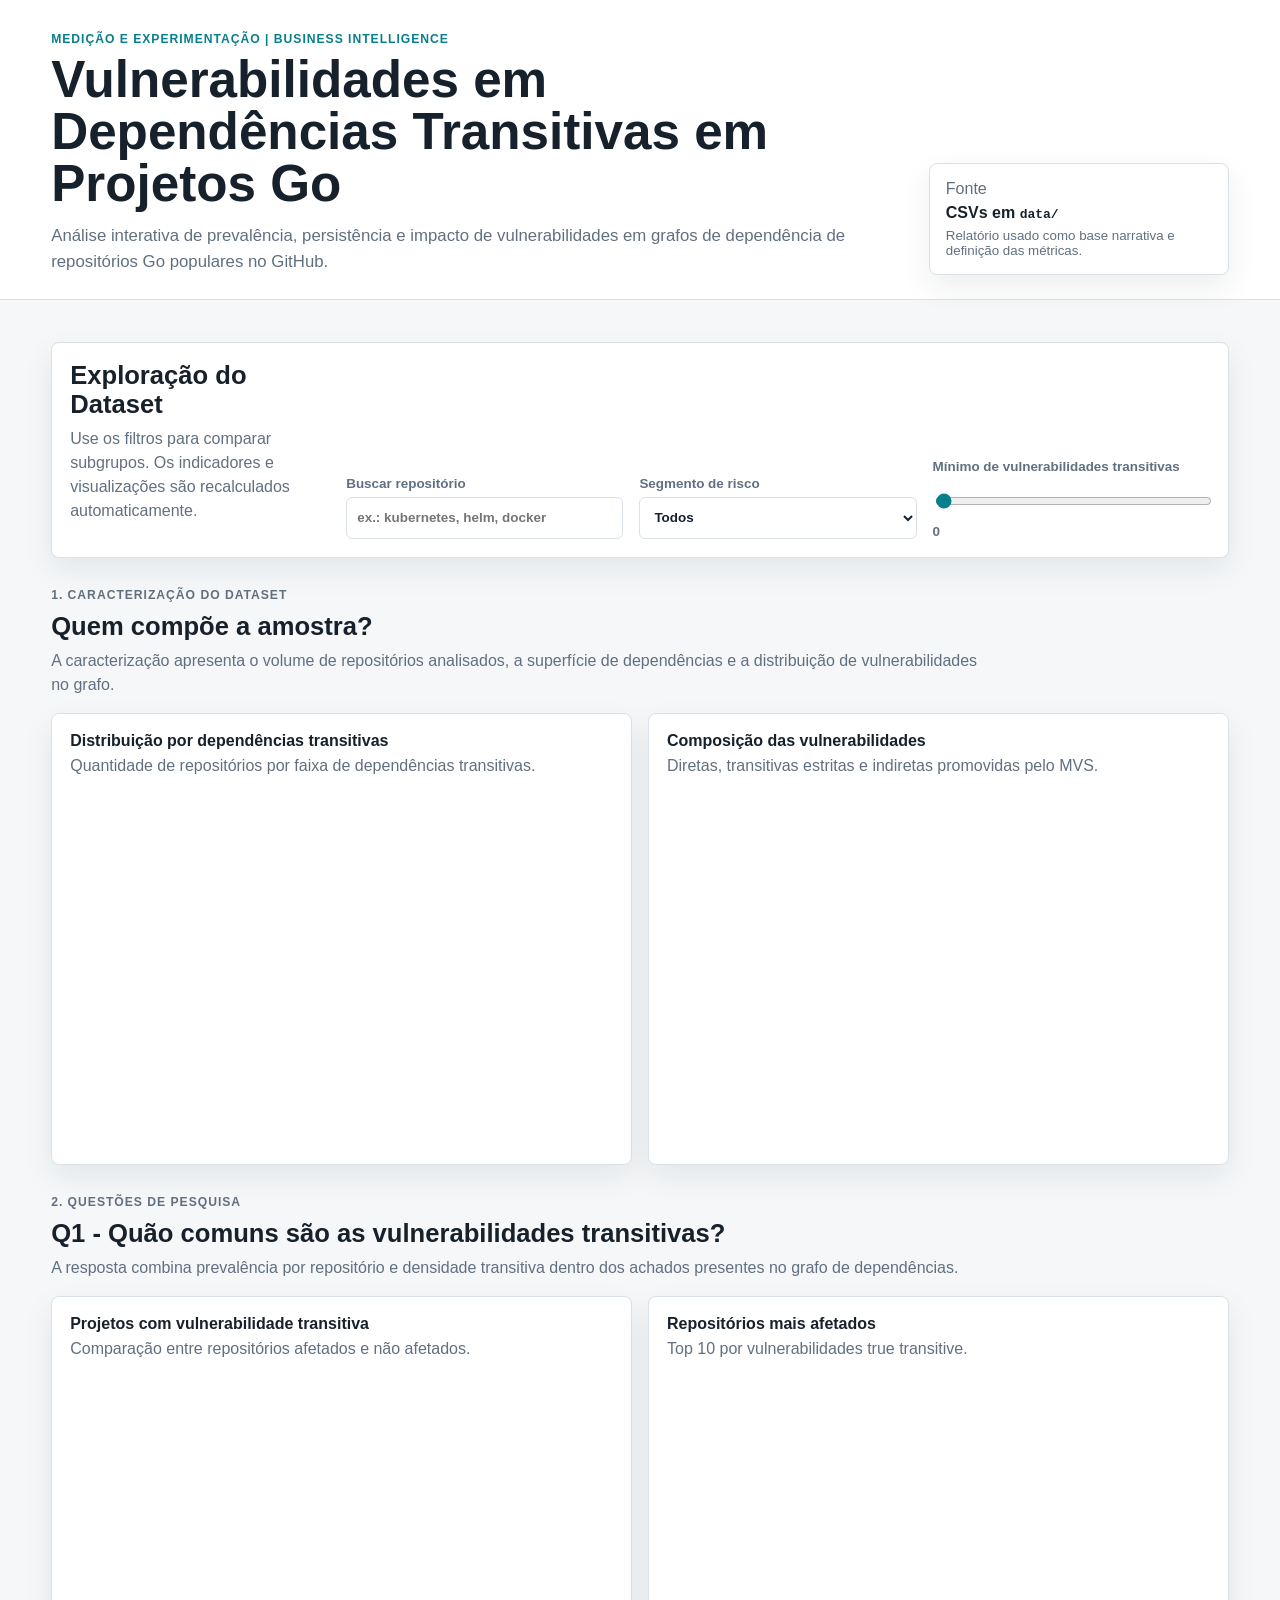
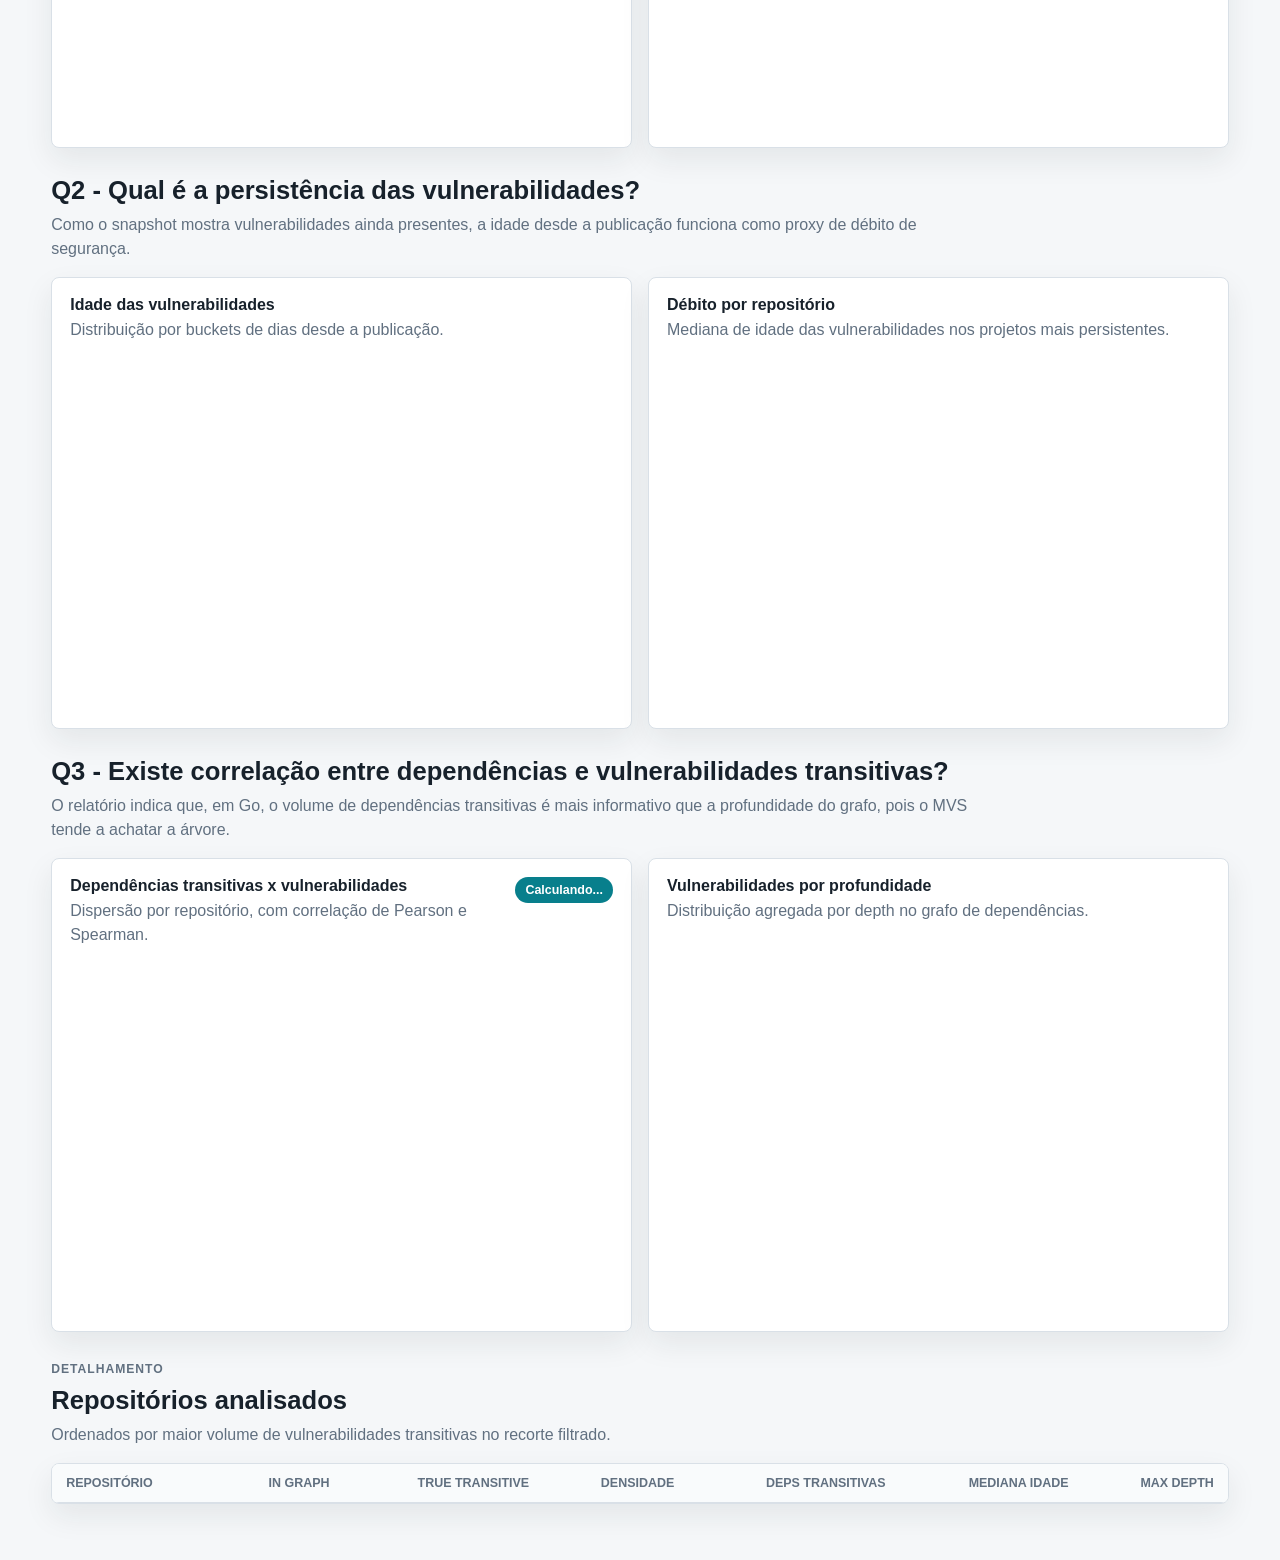
==== dashboard/index.html @ 59bc80a4 "Organização de arquivos" ====
<!doctype html>
<html lang="pt-BR">
  <head>
    <meta charset="utf-8" />
    <meta name="viewport" content="width=device-width, initial-scale=1" />
    <title>Dashboard BI | Vulnerabilidades Transitivas em Go</title>
    <link rel="stylesheet" href="styles.css" />
  </head>
  <body>
    <header class="topbar">
      <div>
        <p class="eyebrow">Medição e Experimentação | Business Intelligence</p>
        <h1>Vulnerabilidades em Dependências Transitivas em Projetos Go</h1>
        <p class="lead">
          Análise interativa de prevalência, persistência e impacto de vulnerabilidades
          em grafos de dependência de repositórios Go populares no GitHub.
        </p>
      </div>
      <div class="source-box">
        <span>Fonte</span>
        <strong>CSVs em <code>data/</code></strong>
        <small>Relatório usado como base narrativa e definição das métricas.</small>
      </div>
    </header>

    <main>
      <section class="kpi-grid" id="kpis" aria-label="Indicadores principais"></section>

      <section class="panel filters" aria-label="Filtros do dashboard">
        <div>
          <h2>Exploração do Dataset</h2>
          <p>
            Use os filtros para comparar subgrupos. Os indicadores e visualizações são
            recalculados automaticamente.
          </p>
        </div>
        <label>
          Buscar repositório
          <input id="repoSearch" type="search" placeholder="ex.: kubernetes, helm, docker" />
        </label>
        <label>
          Segmento de risco
          <select id="riskFilter">
            <option value="all">Todos</option>
            <option value="high">Alta densidade transitiva (>= 50%)</option>
            <option value="medium">Densidade moderada (20% a 49%)</option>
            <option value="low">Baixa densidade (&lt; 20%)</option>
            <option value="none">Sem vulnerabilidade transitiva</option>
          </select>
        </label>
        <label>
          Mínimo de vulnerabilidades transitivas
          <input id="minTransitive" type="range" min="0" max="250" value="0" />
          <span id="minTransitiveLabel">0</span>
        </label>
      </section>

      <section class="section-band">
        <div class="section-heading">
          <p class="eyebrow">1. Caracterização do Dataset</p>
          <h2>Quem compõe a amostra?</h2>
          <p>
            A caracterização apresenta o volume de repositórios analisados, a superfície
            de dependências e a distribuição de vulnerabilidades no grafo.
          </p>
        </div>
        <div class="grid two">
          <article class="panel">
            <div class="chart-head">
              <div>
                <h3>Distribuição por dependências transitivas</h3>
                <p>Quantidade de repositórios por faixa de dependências transitivas.</p>
              </div>
            </div>
            <div id="depsHistogram" class="chart"></div>
          </article>
          <article class="panel">
            <div class="chart-head">
              <div>
                <h3>Composição das vulnerabilidades</h3>
                <p>Diretas, transitivas estritas e indiretas promovidas pelo MVS.</p>
              </div>
            </div>
            <div id="compositionChart" class="chart compact"></div>
          </article>
        </div>
      </section>

      <section class="section-band">
        <div class="section-heading">
          <p class="eyebrow">2. Questões de Pesquisa</p>
          <h2>Q1 - Quão comuns são as vulnerabilidades transitivas?</h2>
          <p>
            A resposta combina prevalência por repositório e densidade transitiva dentro
            dos achados presentes no grafo de dependências.
          </p>
        </div>
        <div class="grid two">
          <article class="panel">
            <div class="chart-head">
              <div>
                <h3>Projetos com vulnerabilidade transitiva</h3>
                <p>Comparação entre repositórios afetados e não afetados.</p>
              </div>
            </div>
            <div id="prevalenceChart" class="chart compact"></div>
          </article>
          <article class="panel">
            <div class="chart-head">
              <div>
                <h3>Repositórios mais afetados</h3>
                <p>Top 10 por vulnerabilidades true transitive.</p>
              </div>
            </div>
            <div id="topReposChart" class="chart"></div>
          </article>
        </div>
      </section>

      <section class="section-band">
        <div class="section-heading">
          <h2>Q2 - Qual é a persistência das vulnerabilidades?</h2>
          <p>
            Como o snapshot mostra vulnerabilidades ainda presentes, a idade desde a
            publicação funciona como proxy de débito de segurança.
          </p>
        </div>
        <div class="grid two">
          <article class="panel">
            <div class="chart-head">
              <div>
                <h3>Idade das vulnerabilidades</h3>
                <p>Distribuição por buckets de dias desde a publicação.</p>
              </div>
            </div>
            <div id="ageBucketsChart" class="chart"></div>
          </article>
          <article class="panel">
            <div class="chart-head">
              <div>
                <h3>Débito por repositório</h3>
                <p>Mediana de idade das vulnerabilidades nos projetos mais persistentes.</p>
              </div>
            </div>
            <div id="debtReposChart" class="chart"></div>
          </article>
        </div>
      </section>

      <section class="section-band">
        <div class="section-heading">
          <h2>Q3 - Existe correlação entre dependências e vulnerabilidades transitivas?</h2>
          <p>
            O relatório indica que, em Go, o volume de dependências transitivas é mais
            informativo que a profundidade do grafo, pois o MVS tende a achatar a árvore.
          </p>
        </div>
        <div class="grid two">
          <article class="panel">
            <div class="chart-head">
              <div>
                <h3>Dependências transitivas x vulnerabilidades</h3>
                <p>Dispersão por repositório, com correlação de Pearson e Spearman.</p>
              </div>
              <strong id="corrBadge" class="badge">Calculando...</strong>
            </div>
            <div id="scatterChart" class="chart"></div>
          </article>
          <article class="panel">
            <div class="chart-head">
              <div>
                <h3>Vulnerabilidades por profundidade</h3>
                <p>Distribuição agregada por depth no grafo de dependências.</p>
              </div>
            </div>
            <div id="depthChart" class="chart"></div>
          </article>
        </div>
      </section>

      <section class="section-band">
        <div class="section-heading">
          <p class="eyebrow">Detalhamento</p>
          <h2>Repositórios analisados</h2>
          <p>Ordenados por maior volume de vulnerabilidades transitivas no recorte filtrado.</p>
        </div>
        <div class="panel table-panel">
          <table>
            <thead>
              <tr>
                <th>Repositório</th>
                <th>In graph</th>
                <th>True transitive</th>
                <th>Densidade</th>
                <th>Deps transitivas</th>
                <th>Mediana idade</th>
                <th>Max depth</th>
              </tr>
            </thead>
            <tbody id="repoTable"></tbody>
          </table>
        </div>
      </section>
    </main>

    <div id="tooltip" role="status" aria-live="polite"></div>
    <script src="app.js"></script>
  </body>
</html>
---- dashboard/styles.css ----
:root {
  --bg: #f5f7f9;
  --ink: #17212b;
  --muted: #617080;
  --panel: #ffffff;
  --line: #d9e0e7;
  --blue: #2962a8;
  --teal: #087f8c;
  --red: #c4473c;
  --amber: #c47a19;
  --green: #2f7d46;
  --violet: #6d5794;
  --shadow: 0 12px 30px rgba(23, 33, 43, 0.08);
}

* {
  box-sizing: border-box;
}

body {
  margin: 0;
  background: var(--bg);
  color: var(--ink);
  font-family: Inter, "Segoe UI", Arial, sans-serif;
}

.topbar {
  display: grid;
  grid-template-columns: minmax(0, 1fr) 300px;
  gap: 24px;
  align-items: end;
  padding: 32px clamp(18px, 4vw, 56px) 24px;
  background: #ffffff;
  border-bottom: 1px solid var(--line);
}

.eyebrow {
  margin: 0 0 8px;
  color: var(--teal);
  font-size: 0.76rem;
  font-weight: 800;
  letter-spacing: 0.08em;
  text-transform: uppercase;
}

h1,
h2,
h3,
p {
  margin-top: 0;
}

h1 {
  max-width: 980px;
  margin-bottom: 12px;
  font-size: clamp(2rem, 4vw, 4.25rem);
  line-height: 1.02;
  letter-spacing: 0;
}

h2 {
  margin-bottom: 8px;
  font-size: clamp(1.45rem, 2vw, 2.15rem);
}

h3 {
  margin-bottom: 4px;
  font-size: 1rem;
}

.lead {
  max-width: 860px;
  margin-bottom: 0;
  color: var(--muted);
  font-size: 1.05rem;
  line-height: 1.55;
}

.source-box,
.panel {
  background: var(--panel);
  border: 1px solid var(--line);
  border-radius: 8px;
  box-shadow: var(--shadow);
}

.source-box {
  padding: 16px;
}

.source-box span,
.source-box small {
  display: block;
  color: var(--muted);
}

.source-box strong {
  display: block;
  margin: 6px 0;
}

main {
  padding: 24px clamp(18px, 4vw, 56px) 56px;
}

.kpi-grid {
  display: grid;
  grid-template-columns: repeat(5, minmax(160px, 1fr));
  gap: 14px;
  margin-bottom: 18px;
}

.kpi {
  min-height: 132px;
  padding: 18px;
  background: #ffffff;
  border: 1px solid var(--line);
  border-left: 5px solid var(--blue);
  border-radius: 8px;
  box-shadow: var(--shadow);
}

.kpi:nth-child(2) {
  border-left-color: var(--red);
}

.kpi:nth-child(3) {
  border-left-color: var(--teal);
}

.kpi:nth-child(4) {
  border-left-color: var(--amber);
}

.kpi:nth-child(5) {
  border-left-color: var(--violet);
}

.kpi span {
  color: var(--muted);
  font-size: 0.82rem;
  font-weight: 700;
  text-transform: uppercase;
}

.kpi strong {
  display: block;
  margin: 10px 0 6px;
  font-size: clamp(1.7rem, 3vw, 2.65rem);
  line-height: 1;
}

.kpi small {
  color: var(--muted);
  line-height: 1.35;
}

.filters {
  display: grid;
  grid-template-columns: minmax(260px, 1fr) minmax(220px, 300px) minmax(220px, 300px) minmax(220px, 320px);
  gap: 16px;
  align-items: end;
  margin-bottom: 26px;
  padding: 18px;
}

label {
  color: var(--muted);
  font-size: 0.84rem;
  font-weight: 700;
}

input,
select {
  display: block;
  width: 100%;
  min-height: 42px;
  margin-top: 6px;
  padding: 8px 10px;
  color: var(--ink);
  background: #fff;
  border: 1px solid var(--line);
  border-radius: 6px;
  font: inherit;
}

input[type="range"] {
  padding: 0;
  accent-color: var(--teal);
}

.section-band {
  margin-top: 28px;
}

.section-heading {
  max-width: 930px;
  margin-bottom: 14px;
}

.section-heading p,
.chart-head p,
.filters p {
  color: var(--muted);
  line-height: 1.5;
}

.grid {
  display: grid;
  gap: 16px;
}

.grid.two {
  grid-template-columns: repeat(2, minmax(0, 1fr));
}

.panel {
  min-width: 0;
  padding: 18px;
}

.chart-head {
  display: flex;
  gap: 12px;
  align-items: start;
  justify-content: space-between;
  min-height: 64px;
}

.badge {
  white-space: nowrap;
  padding: 6px 10px;
  color: #ffffff;
  background: var(--teal);
  border-radius: 999px;
  font-size: 0.78rem;
}

.chart {
  position: relative;
  width: 100%;
  min-height: 350px;
}

.chart.compact {
  min-height: 280px;
}

svg {
  display: block;
  width: 100%;
  height: 100%;
  min-height: inherit;
  overflow: visible;
}

.axis text,
.legend,
.slice-label {
  fill: var(--muted);
  font-size: 12px;
}

.axis line,
.axis path,
.grid-line {
  stroke: var(--line);
}

.bar {
  rx: 3;
  transition: opacity 160ms ease, transform 160ms ease;
}

.bar:hover,
.dot:hover {
  opacity: 0.78;
}

.dot {
  cursor: pointer;
}

.table-panel {
  overflow-x: auto;
  padding: 0;
}

table {
  width: 100%;
  border-collapse: collapse;
  min-width: 840px;
}

th,
td {
  padding: 12px 14px;
  border-bottom: 1px solid var(--line);
  text-align: right;
  white-space: nowrap;
}

th:first-child,
td:first-child {
  text-align: left;
}

th {
  color: var(--muted);
  background: #f9fbfc;
  font-size: 0.78rem;
  text-transform: uppercase;
}

td {
  font-size: 0.92rem;
}

#tooltip {
  position: fixed;
  z-index: 10;
  max-width: 280px;
  padding: 10px 12px;
  color: #ffffff;
  background: rgba(23, 33, 43, 0.95);
  border-radius: 6px;
  box-shadow: var(--shadow);
  font-size: 0.84rem;
  line-height: 1.35;
  pointer-events: none;
  opacity: 0;
  transform: translate(-50%, calc(-100% - 10px));
}

.loading,
.empty {
  display: grid;
  min-height: 200px;
  place-items: center;
  color: var(--muted);
  border: 1px dashed var(--line);
  border-radius: 8px;
}

@media (max-width: 1100px) {
  .topbar,
  .filters,
  .grid.two,
  .kpi-grid {
    grid-template-columns: 1fr 1fr;
  }

  .filters > div {
    grid-column: 1 / -1;
  }
}

@media (max-width: 720px) {
  .topbar,
  .filters,
  .grid.two,
  .kpi-grid {
    grid-template-columns: 1fr;
  }

  h1 {
    font-size: 2.2rem;
  }

  .chart-head {
    display: block;
  }

  .badge {
    display: inline-block;
    margin-top: 8px;
  }
}
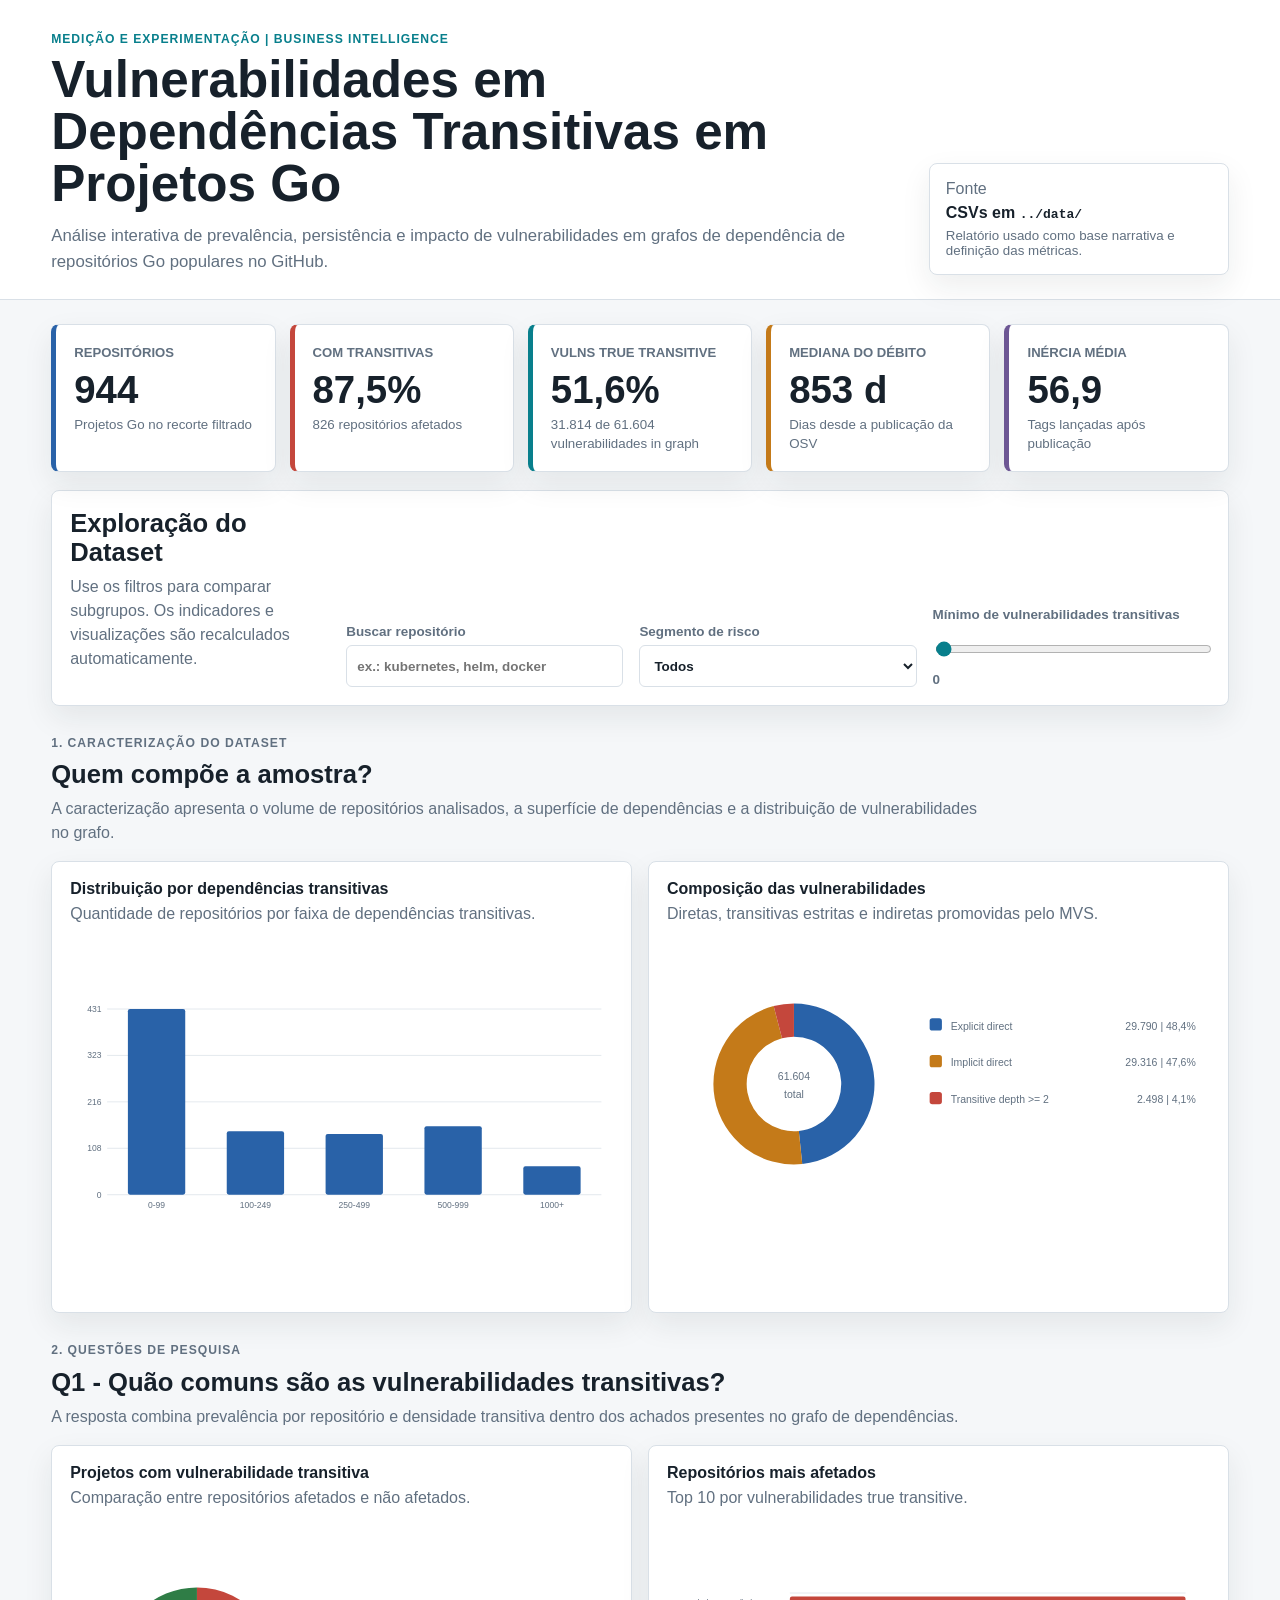
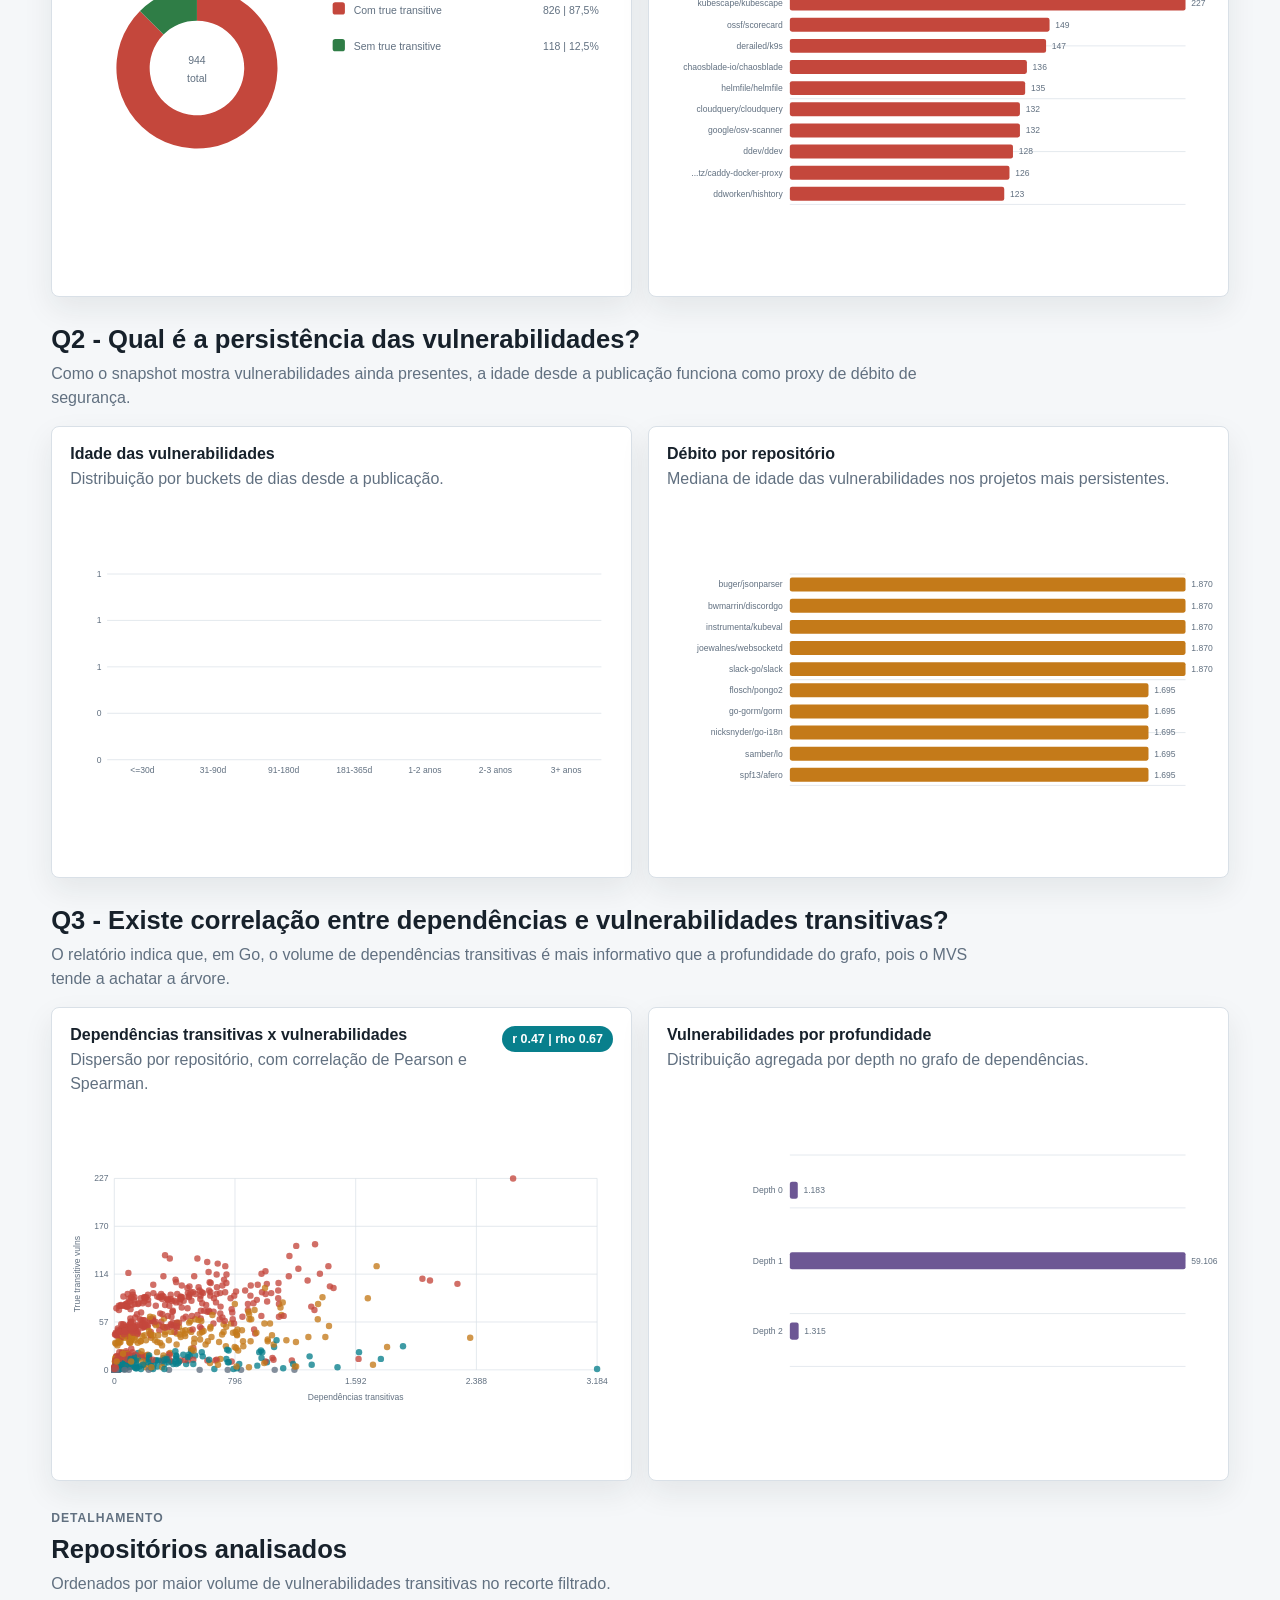
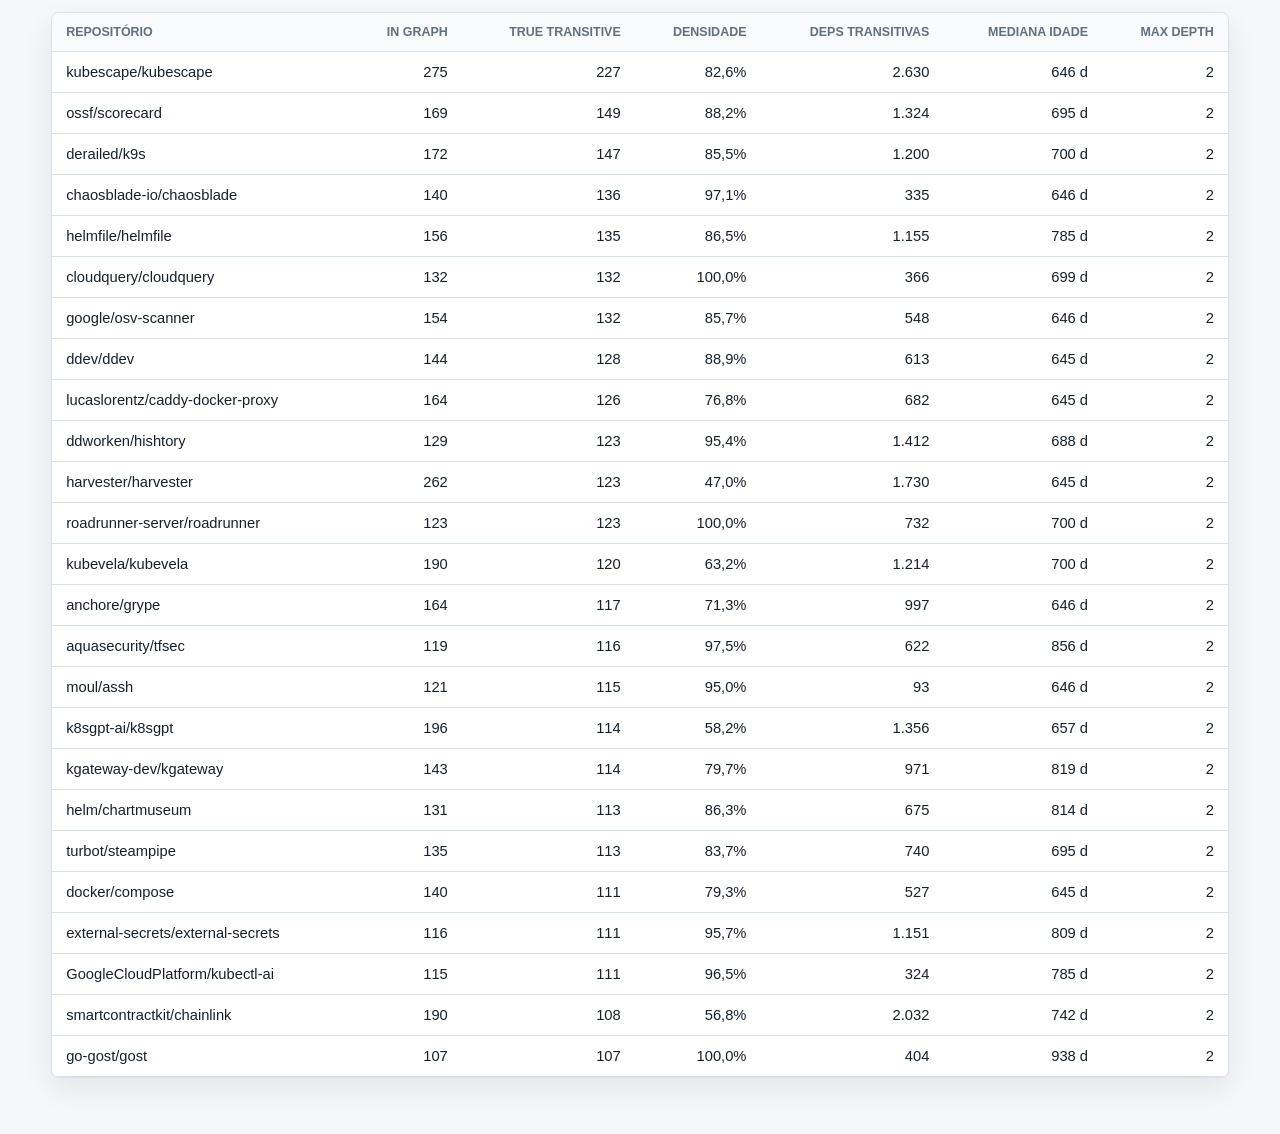
==== commit 50af28c0: "Organização de arquivos" ====
--- a/dashboard/index.html
+++ b/dashboard/index.html
@@ -18,7 +18,7 @@
       </div>
       <div class="source-box">
         <span>Fonte</span>
-        <strong>CSVs em <code>data/</code></strong>
+        <strong>CSVs em <code>../data/</code></strong>
         <small>Relatório usado como base narrativa e definição das métricas.</small>
       </div>
     </header>
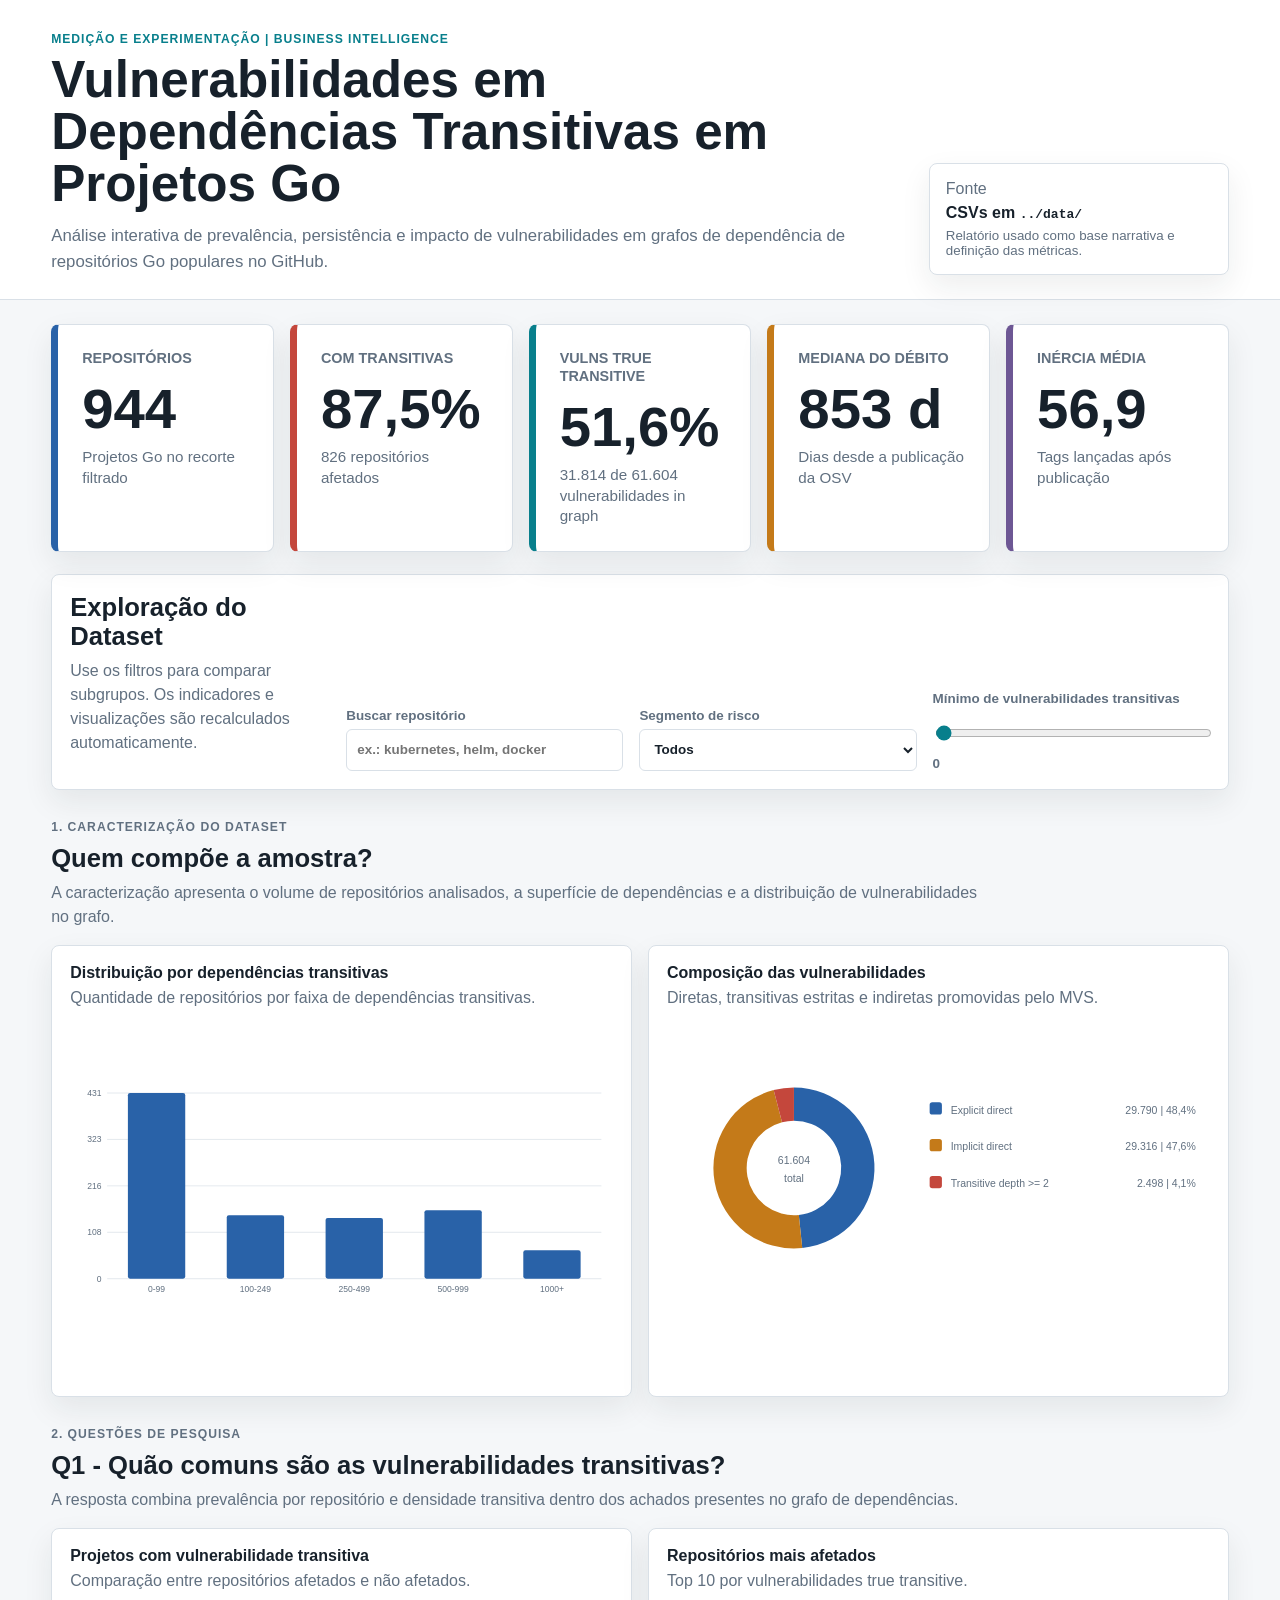
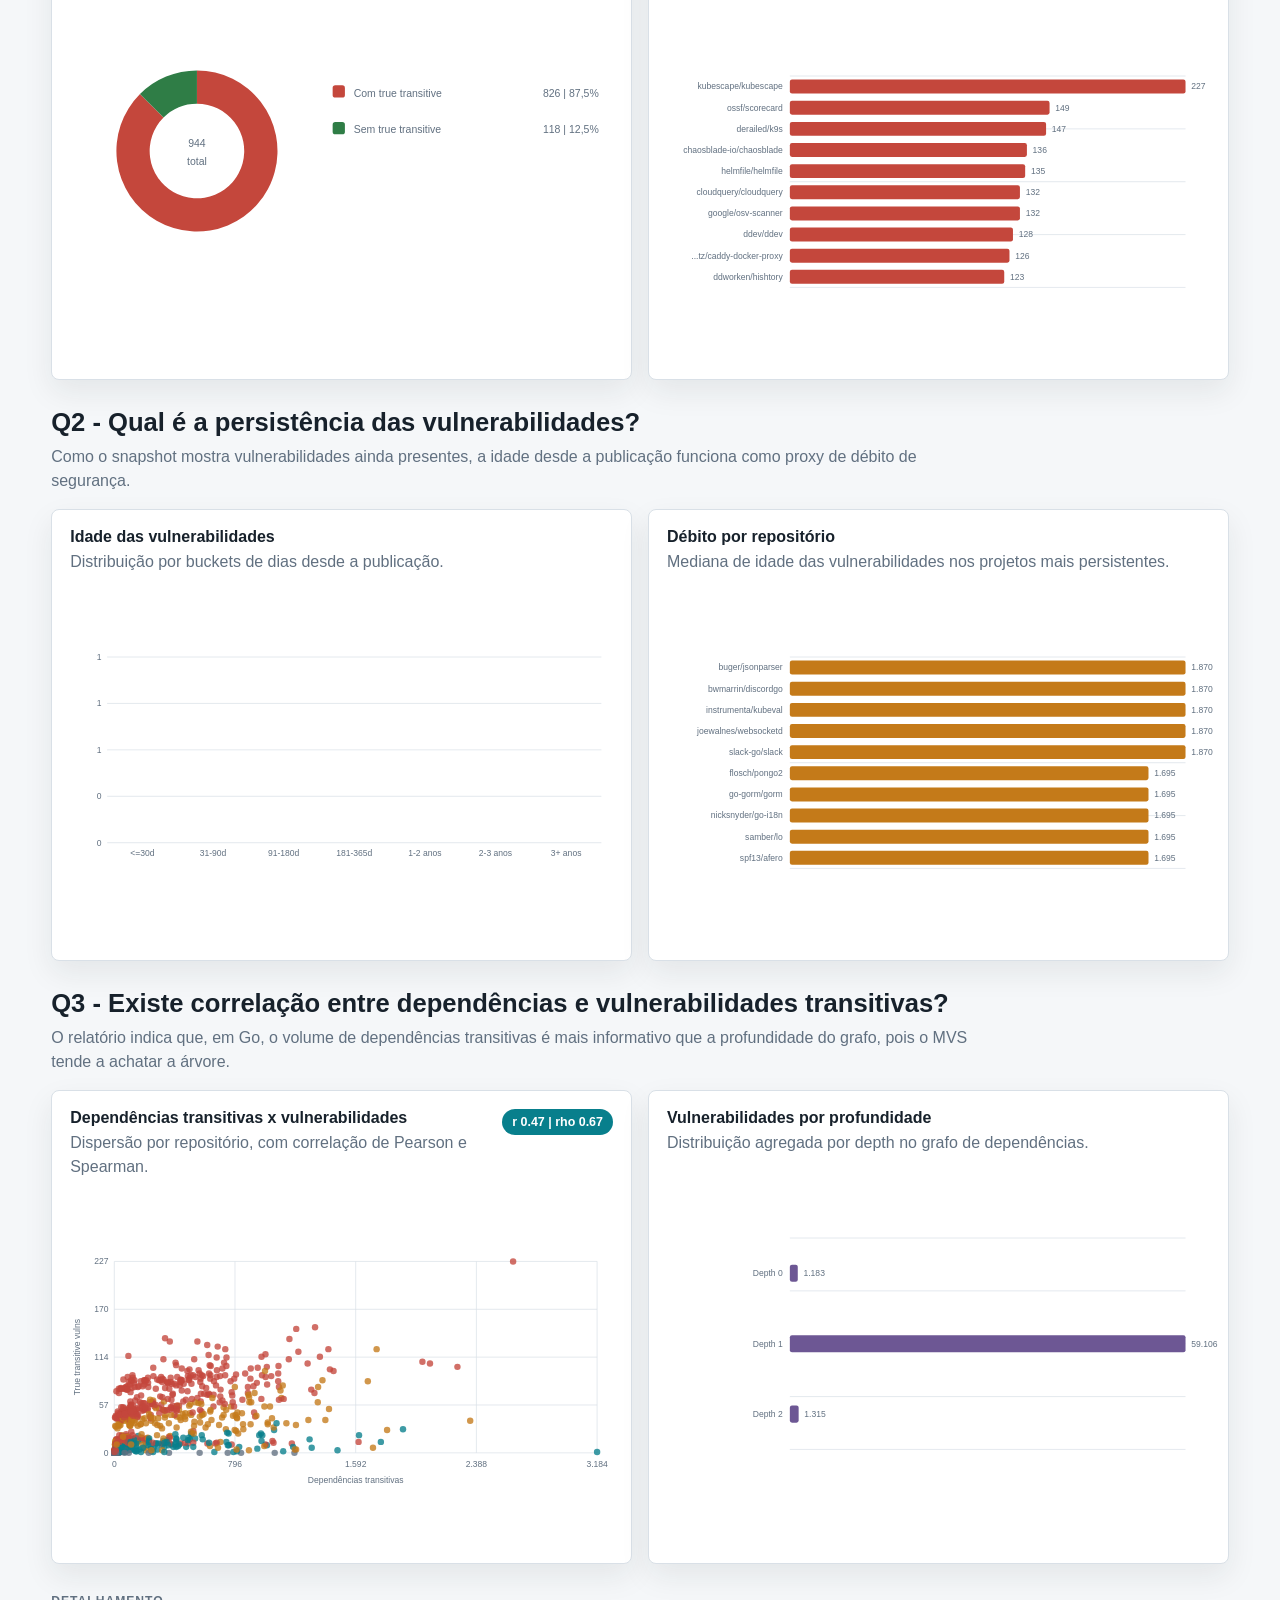
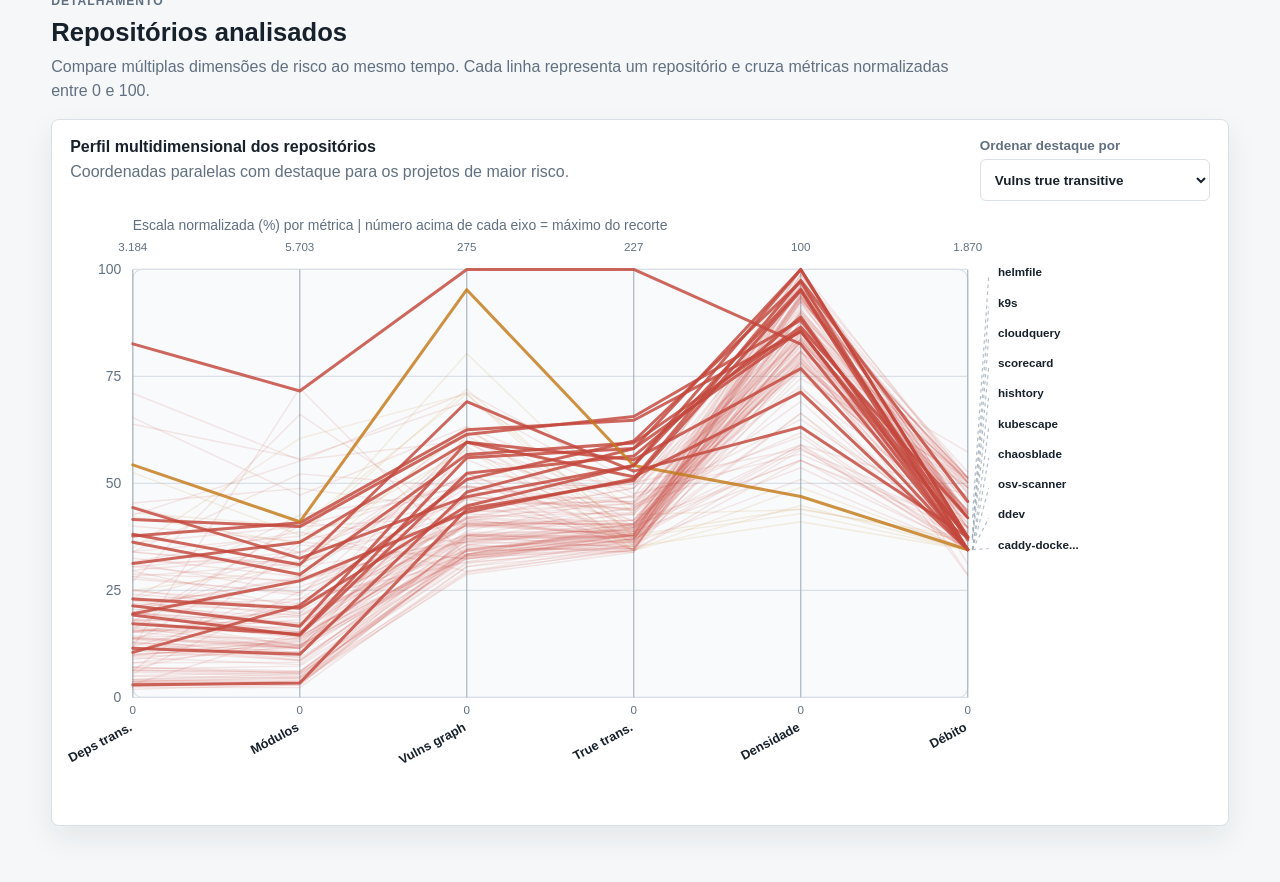
==== commit 96badd29: "Alteração de tabela de repositorios" ====
--- a/dashboard/index.html
+++ b/dashboard/index.html
@@ -182,24 +182,31 @@
         <div class="section-heading">
           <p class="eyebrow">Detalhamento</p>
           <h2>Repositórios analisados</h2>
-          <p>Ordenados por maior volume de vulnerabilidades transitivas no recorte filtrado.</p>
-        </div>
-        <div class="panel table-panel">
-          <table>
-            <thead>
-              <tr>
-                <th>Repositório</th>
-                <th>In graph</th>
-                <th>True transitive</th>
-                <th>Densidade</th>
-                <th>Deps transitivas</th>
-                <th>Mediana idade</th>
-                <th>Max depth</th>
-              </tr>
-            </thead>
-            <tbody id="repoTable"></tbody>
-          </table>
-        </div>
+          <p>
+            Compare múltiplas dimensões de risco ao mesmo tempo. Cada linha representa
+            um repositório e cruza métricas normalizadas entre 0 e 100.
+          </p>
+        </div>
+        <article class="panel">
+          <div class="chart-head">
+            <div>
+              <h3>Perfil multidimensional dos repositórios</h3>
+              <p>Coordenadas paralelas com destaque para os projetos de maior risco.</p>
+            </div>
+            <div class="control-row">
+              <label class="inline-control">
+                Ordenar destaque por
+                <select id="multidimSort">
+                  <option value="true_transitive">Vulns true transitive</option>
+                  <option value="transitive_density_strict_pct">Densidade transitiva</option>
+                  <option value="deps_transitive">Deps transitivas</option>
+                  <option value="median_vuln_age_days">Mediana do débito</option>
+                </select>
+              </label>
+            </div>
+          </div>
+          <div id="repoMultidimChart" class="chart multidim-chart"></div>
+        </article>
       </section>
     </main>
 
--- a/dashboard/styles.css
+++ b/dashboard/styles.css
@@ -105,17 +105,17 @@
 
 .kpi-grid {
   display: grid;
-  grid-template-columns: repeat(5, minmax(160px, 1fr));
-  gap: 14px;
-  margin-bottom: 18px;
+  grid-template-columns: repeat(5, minmax(190px, 1fr));
+  gap: 16px;
+  margin-bottom: 22px;
 }
 
 .kpi {
-  min-height: 132px;
-  padding: 18px;
+  min-height: 166px;
+  padding: 24px;
   background: #ffffff;
   border: 1px solid var(--line);
-  border-left: 5px solid var(--blue);
+  border-left: 7px solid var(--blue);
   border-radius: 8px;
   box-shadow: var(--shadow);
 }
@@ -138,20 +138,21 @@
 
 .kpi span {
   color: var(--muted);
-  font-size: 0.82rem;
+  font-size: 0.9rem;
   font-weight: 700;
   text-transform: uppercase;
 }
 
 .kpi strong {
   display: block;
-  margin: 10px 0 6px;
-  font-size: clamp(1.7rem, 3vw, 2.65rem);
+  margin: 14px 0 10px;
+  font-size: clamp(2.45rem, 4.4vw, 4.15rem);
   line-height: 1;
 }
 
 .kpi small {
   color: var(--muted);
+  font-size: 0.95rem;
   line-height: 1.35;
 }
 
@@ -236,10 +237,25 @@
   font-size: 0.78rem;
 }
 
+.inline-control {
+  min-width: 230px;
+}
+
+.control-row {
+  display: flex;
+  flex-wrap: wrap;
+  gap: 12px;
+  justify-content: flex-end;
+}
+
 .chart {
   position: relative;
   width: 100%;
   min-height: 350px;
+}
+
+.multidim-chart {
+  min-height: 470px;
 }
 
 .chart.compact {
@@ -279,6 +295,61 @@
 
 .dot {
   cursor: pointer;
+}
+
+.focus-dot {
+  cursor: pointer;
+  transition: opacity 160ms ease, transform 160ms ease;
+}
+
+.focus-dot:hover {
+  opacity: 0.82;
+}
+
+.point-label,
+.axis-label {
+  fill: var(--ink);
+  font-size: 11px;
+  font-weight: 700;
+  pointer-events: none;
+}
+
+.axis-value {
+  fill: var(--muted);
+  font-size: 10px;
+  pointer-events: none;
+}
+
+.dimension-line {
+  stroke: #a8b4bf;
+  stroke-width: 1;
+}
+
+.repo-line {
+  fill: none;
+  stroke-linecap: round;
+  stroke-linejoin: round;
+  cursor: pointer;
+  transition: opacity 160ms ease, stroke-width 160ms ease;
+}
+
+.repo-line:hover {
+  opacity: 1;
+  stroke-width: 4;
+}
+
+.repo-label {
+  fill: var(--ink);
+  font-size: 10px;
+  font-weight: 700;
+  pointer-events: none;
+}
+
+.leader-line {
+  stroke: #9aa8b5;
+  stroke-width: 1;
+  stroke-dasharray: 3 3;
+  opacity: 0.75;
 }
 
 .table-panel {
